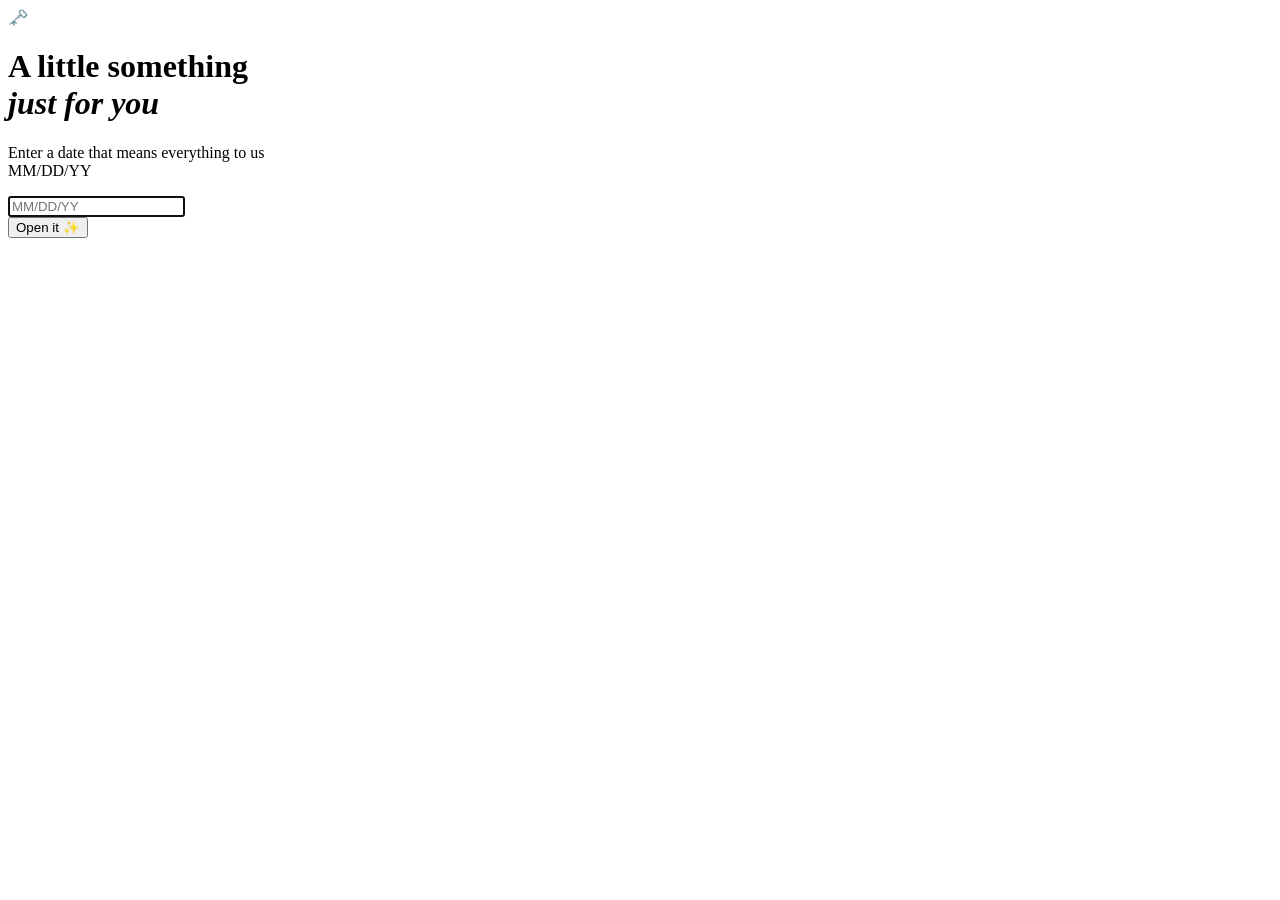
==== index.html @ f1ddadff "Create index.html" ====
<!DOCTYPE html>
<html lang="en">
<head>
  <meta charset="UTF-8" />
  <meta name="viewport" content="width=device-width, initial-scale=1.0"/>
  <title>Just for you 💌</title>
  <link rel="preconnect" href="https://fonts.googleapis.com">
  <link href="https://fonts.googleapis.com/css2?family=Playfair+Display:ital,wght@0,400;0,600;1,400&family=DM+Sans:wght@300;400;500&display=swap" rel="stylesheet">
  <link rel="stylesheet" href="static/css/style.css">
</head>
<body class="login-page">

  <div class="bubbles" aria-hidden="true">
    <span></span><span></span><span></span>
    <span></span><span></span><span></span>
  </div>

  <main class="login-container">
    <div class="login-card">
      <div class="lock-icon">🗝️</div>
      <h1 class="login-title">A little something<br><em>just for you</em></h1>
      <p class="login-hint">Enter a date that means everything to us<br><span class="format-hint">MM/DD/YY</span></p>

      <div class="login-form">
        <div class="input-wrapper">
          <input
            type="text"
            id="date-input"
            placeholder="MM/DD/YY"
            maxlength="8"
            autocomplete="off"
            class="date-input"
            autofocus
          />
          <p class="error-msg" id="error-msg" style="display:none;">That date doesn't seem right — try again 💭</p>
        </div>
        <button class="btn-enter" id="submit-btn">Open it ✨</button>
      </div>
    </div>
  </main>

  <script src="static/js/login.js"></script>
</body>
</html>
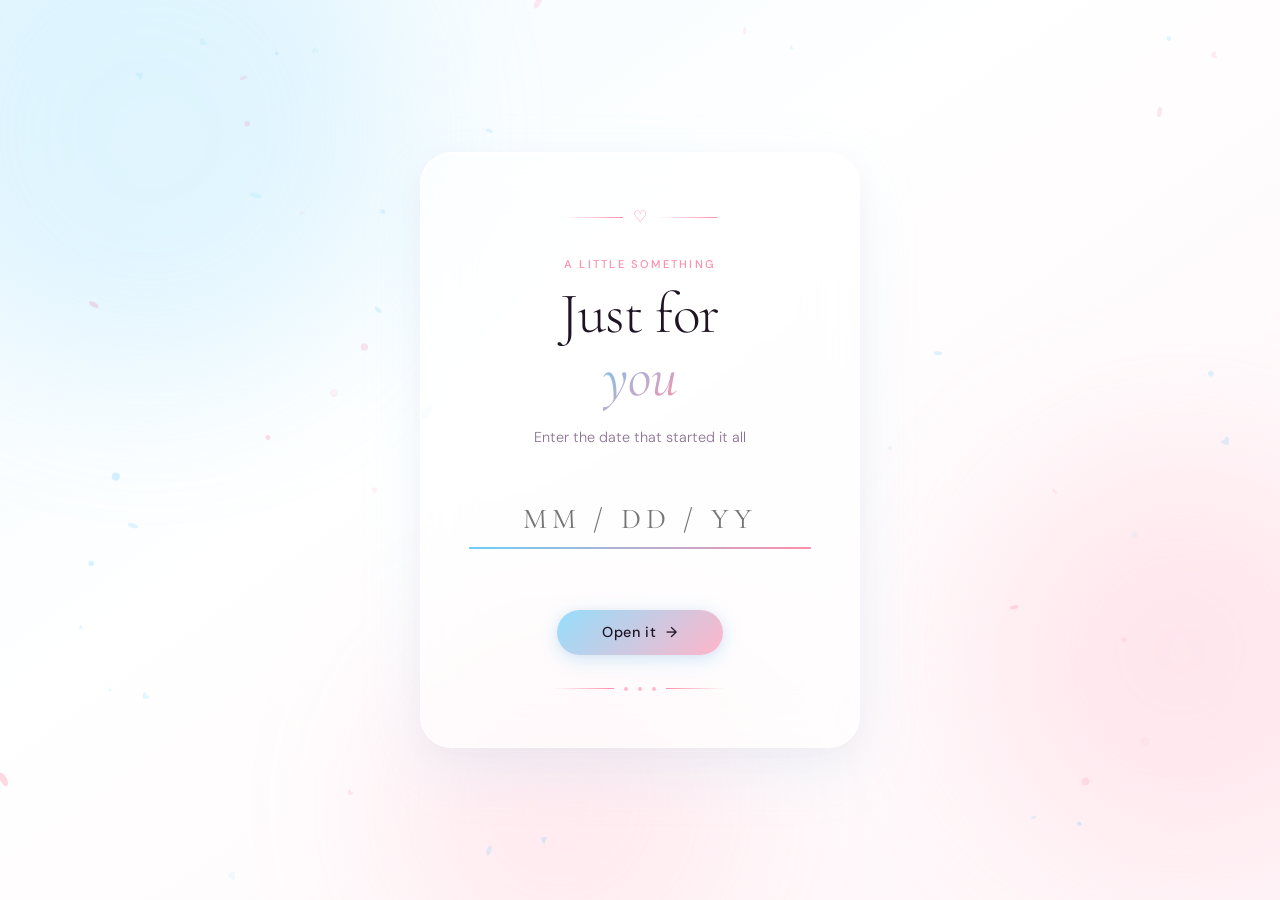
==== commit caffd2f3: "Update site with new JS features and content" ====
--- a/index.html
+++ b/index.html
@@ -5,40 +5,66 @@
   <meta name="viewport" content="width=device-width, initial-scale=1.0"/>
   <title>Just for you 💌</title>
   <link rel="preconnect" href="https://fonts.googleapis.com">
-  <link href="https://fonts.googleapis.com/css2?family=Playfair+Display:ital,wght@0,400;0,600;1,400&family=DM+Sans:wght@300;400;500&display=swap" rel="stylesheet">
+  <link href="https://fonts.googleapis.com/css2?family=Cormorant+Garamond:ital,wght@0,300;0,400;0,600;1,300;1,400&family=DM+Sans:wght@300;400;500&display=swap" rel="stylesheet">
   <link rel="stylesheet" href="static/css/style.css">
 </head>
 <body class="login-page">
 
-  <div class="bubbles" aria-hidden="true">
-    <span></span><span></span><span></span>
-    <span></span><span></span><span></span>
-  </div>
+  <!-- Animated starfield / petals -->
+  <canvas id="petal-canvas"></canvas>
 
-  <main class="login-container">
+  <!-- Decorative blobs -->
+  <div class="blob blob-1"></div>
+  <div class="blob blob-2"></div>
+  <div class="blob blob-3"></div>
+
+  <main class="login-outer">
     <div class="login-card">
-      <div class="lock-icon">🗝️</div>
-      <h1 class="login-title">A little something<br><em>just for you</em></h1>
-      <p class="login-hint">Enter a date that means everything to us<br><span class="format-hint">MM/DD/YY</span></p>
 
-      <div class="login-form">
-        <div class="input-wrapper">
-          <input
-            type="text"
-            id="date-input"
-            placeholder="MM/DD/YY"
-            maxlength="8"
-            autocomplete="off"
-            class="date-input"
-            autofocus
-          />
-          <p class="error-msg" id="error-msg" style="display:none;">That date doesn't seem right — try again 💭</p>
-        </div>
-        <button class="btn-enter" id="submit-btn">Open it ✨</button>
+      <!-- Top decorative line -->
+      <div class="card-ornament">
+        <span class="orn-line"></span>
+        <span class="orn-heart">♡</span>
+        <span class="orn-line"></span>
       </div>
+
+      <p class="eyebrow">a little something</p>
+      <h1 class="login-title">Just for<br><em>you</em></h1>
+
+      <p class="login-sub">Enter the date that started it all</p>
+
+      <div class="date-wrap">
+        <input
+          type="text"
+          id="date-input"
+          placeholder="MM / DD / YY"
+          maxlength="10"
+          autocomplete="off"
+          class="date-input"
+          autofocus
+        />
+        <div class="input-underline"></div>
+      </div>
+
+      <p class="error-msg" id="error-msg">hmm, that's not quite right 💭</p>
+
+      <button class="btn-enter" id="submit-btn">
+        <span class="btn-text">Open it</span>
+        <span class="btn-arrow">→</span>
+      </button>
+
+      <div class="card-ornament card-ornament--bottom">
+        <span class="orn-line"></span>
+        <span class="orn-dot"></span>
+        <span class="orn-dot"></span>
+        <span class="orn-dot"></span>
+        <span class="orn-line"></span>
+      </div>
+
     </div>
   </main>
 
+  <script src="static/js/petals.js"></script>
   <script src="static/js/login.js"></script>
 </body>
 </html>
--- a/static/css/style.css
+++ b/static/css/style.css
@@ -0,0 +1,701 @@
+/* ══════════════════════════════════════
+   TOKENS
+══════════════════════════════════════ */
+:root {
+  --sky:        #95DEFC;
+  --blush:      #FFB5C9;
+  --sky-mid:    #6bcef7;
+  --blush-mid:  #ff8fab;
+  --sky-soft:   #dff4fd;
+  --blush-soft: #ffe4ed;
+  --sky-pale:   #f0faff;
+  --blush-pale: #fff5f8;
+  --ink:        #1e1423;
+  --ink-mid:    #4a3650;
+  --ink-soft:   #8a7292;
+  --white:      #ffffff;
+  --card-bg:    rgba(255,255,255,0.62);
+  --radius-sm:  12px;
+  --radius-md:  20px;
+  --radius-lg:  32px;
+}
+
+/* ══════════════════════════════════════
+   RESET
+══════════════════════════════════════ */
+*, *::before, *::after { box-sizing: border-box; margin: 0; padding: 0; }
+
+body {
+  font-family: 'DM Sans', sans-serif;
+  font-weight: 300;
+  color: var(--ink);
+  min-height: 100vh;
+  overflow-x: hidden;
+  position: relative;
+}
+
+/* ══════════════════════════════════════
+   PETAL CANVAS
+══════════════════════════════════════ */
+#petal-canvas {
+  position: fixed;
+  inset: 0;
+  width: 100%;
+  height: 100%;
+  pointer-events: none;
+  z-index: 0;
+}
+
+/* ══════════════════════════════════════
+   BLOBS
+══════════════════════════════════════ */
+.blob {
+  position: fixed;
+  border-radius: 50%;
+  filter: blur(80px);
+  pointer-events: none;
+  z-index: 0;
+  animation: blob-drift 20s ease-in-out infinite;
+}
+
+.blob-1 {
+  width: 500px; height: 500px;
+  background: var(--sky);
+  opacity: 0.22;
+  top: -120px; left: -100px;
+  animation-delay: 0s;
+}
+
+.blob-2 {
+  width: 400px; height: 400px;
+  background: var(--blush);
+  opacity: 0.25;
+  top: 50%; right: -100px;
+  animation-delay: 7s;
+  animation-duration: 18s;
+}
+
+.blob-3 {
+  width: 350px; height: 350px;
+  background: var(--blush-mid);
+  opacity: 0.14;
+  bottom: -80px; left: 30%;
+  animation-delay: 3s;
+  animation-duration: 24s;
+}
+
+@keyframes blob-drift {
+  0%, 100% { transform: translate(0, 0) scale(1); }
+  33%       { transform: translate(30px, -20px) scale(1.05); }
+  66%       { transform: translate(-20px, 15px) scale(0.96); }
+}
+
+/* ══════════════════════════════════════
+   PAGE BACKGROUNDS
+══════════════════════════════════════ */
+.login-page {
+  background: linear-gradient(145deg, var(--sky-pale) 0%, #fff 40%, var(--blush-pale) 100%);
+  display: flex;
+  align-items: center;
+  justify-content: center;
+  min-height: 100vh;
+}
+
+.home-page {
+  background: linear-gradient(160deg, var(--sky-pale) 0%, #fff 35%, var(--blush-pale) 100%);
+  min-height: 100vh;
+}
+
+/* ══════════════════════════════════════
+   LOGIN
+══════════════════════════════════════ */
+.login-outer {
+  position: relative;
+  z-index: 1;
+  width: 100%;
+  display: flex;
+  justify-content: center;
+  padding: 2rem;
+}
+
+.login-card {
+  background: var(--card-bg);
+  backdrop-filter: blur(24px);
+  -webkit-backdrop-filter: blur(24px);
+  border: 1px solid rgba(255,255,255,0.85);
+  border-radius: var(--radius-lg);
+  padding: 3.5rem 3rem;
+  max-width: 440px;
+  width: 100%;
+  text-align: center;
+  box-shadow:
+    0 2px 0 rgba(255,255,255,0.9) inset,
+    0 20px 60px rgba(149,222,252,0.18),
+    0 8px 24px rgba(255,181,201,0.12);
+  animation: rise 0.7s cubic-bezier(0.22, 1, 0.36, 1) both;
+}
+
+@keyframes rise {
+  from { opacity: 0; transform: translateY(36px) scale(0.97); }
+  to   { opacity: 1; transform: translateY(0) scale(1); }
+}
+
+/* Ornament */
+.card-ornament {
+  display: flex;
+  align-items: center;
+  gap: 10px;
+  justify-content: center;
+  margin-bottom: 2rem;
+}
+
+.card-ornament--bottom {
+  margin-top: 2rem;
+  margin-bottom: 0;
+}
+
+.orn-line {
+  flex: 1;
+  height: 1px;
+  max-width: 60px;
+  background: linear-gradient(90deg, transparent, var(--blush-mid));
+}
+
+.card-ornament--bottom .orn-line:last-child {
+  background: linear-gradient(90deg, var(--blush-mid), transparent);
+}
+
+.orn-heart {
+  font-size: 1rem;
+  color: var(--blush-mid);
+  line-height: 1;
+}
+
+.orn-dot {
+  width: 4px; height: 4px;
+  border-radius: 50%;
+  background: var(--blush-mid);
+  opacity: 0.6;
+}
+
+/* Eyebrow */
+.eyebrow {
+  font-family: 'DM Sans', sans-serif;
+  font-size: 0.7rem;
+  font-weight: 500;
+  letter-spacing: 0.2em;
+  text-transform: uppercase;
+  color: var(--blush-mid);
+  margin-bottom: 0.75rem;
+}
+
+/* Title */
+.login-title {
+  font-family: 'Cormorant Garamond', serif;
+  font-size: 3.6rem;
+  font-weight: 300;
+  line-height: 1.1;
+  color: var(--ink);
+  margin-bottom: 1rem;
+  letter-spacing: -0.01em;
+}
+
+.login-title em {
+  font-style: italic;
+  font-weight: 400;
+  background: linear-gradient(135deg, var(--sky-mid), var(--blush-mid));
+  -webkit-background-clip: text;
+  -webkit-text-fill-color: transparent;
+  background-clip: text;
+}
+
+.login-sub {
+  font-size: 0.9rem;
+  color: var(--ink-soft);
+  margin-bottom: 2.5rem;
+  line-height: 1.6;
+}
+
+/* Date input */
+.date-wrap {
+  position: relative;
+  margin-bottom: 0.5rem;
+}
+
+.date-input {
+  width: 100%;
+  background: transparent;
+  border: none;
+  border-bottom: 1.5px solid rgba(149,222,252,0.5);
+  padding: 0.75rem 0.5rem;
+  font-size: 1.8rem;
+  font-family: 'Cormorant Garamond', serif;
+  font-weight: 400;
+  letter-spacing: 0.18em;
+  text-align: center;
+  color: var(--ink);
+  outline: none;
+  transition: border-color 0.25s;
+}
+
+.date-input:focus {
+  border-bottom-color: var(--sky-mid);
+}
+
+.date-input.shake {
+  border-bottom-color: var(--blush-mid);
+  animation: shake 0.45s ease;
+}
+
+.input-underline {
+  position: absolute;
+  bottom: 0; left: 50%;
+  width: 0; height: 2px;
+  background: linear-gradient(90deg, var(--sky-mid), var(--blush-mid));
+  transform: translateX(-50%);
+  transition: width 0.3s ease;
+  border-radius: 2px;
+}
+
+.date-input:focus ~ .input-underline { width: 100%; }
+
+/* Error */
+.error-msg {
+  font-size: 0.82rem;
+  color: var(--blush-mid);
+  margin: 0.75rem 0 1.5rem;
+  min-height: 1.2em;
+  opacity: 0;
+  transform: translateY(-4px);
+  transition: opacity 0.2s, transform 0.2s;
+}
+
+.error-msg.visible {
+  opacity: 1;
+  transform: translateY(0);
+}
+
+/* Button */
+.btn-enter {
+  display: inline-flex;
+  align-items: center;
+  gap: 10px;
+  padding: 0.85rem 2.8rem;
+  font-family: 'DM Sans', sans-serif;
+  font-size: 0.9rem;
+  font-weight: 500;
+  letter-spacing: 0.04em;
+  color: var(--ink);
+  background: linear-gradient(135deg, var(--sky) 0%, var(--blush) 100%);
+  border: none;
+  border-radius: 50px;
+  cursor: pointer;
+  transition: transform 0.2s, box-shadow 0.2s;
+  box-shadow: 0 4px 20px rgba(149,222,252,0.45), 0 2px 8px rgba(255,181,201,0.25);
+  margin-top: 0.5rem;
+}
+
+.btn-enter:hover {
+  transform: translateY(-3px);
+  box-shadow: 0 10px 32px rgba(149,222,252,0.5), 0 4px 12px rgba(255,181,201,0.3);
+}
+
+.btn-enter:active { transform: translateY(0); }
+
+.btn-arrow {
+  transition: transform 0.2s;
+}
+
+.btn-enter:hover .btn-arrow { transform: translateX(4px); }
+
+@keyframes shake {
+  0%,100% { transform: translateX(0); }
+  18%      { transform: translateX(-7px); }
+  36%      { transform: translateX(7px); }
+  54%      { transform: translateX(-5px); }
+  72%      { transform: translateX(5px); }
+}
+
+/* ══════════════════════════════════════
+   NAV
+══════════════════════════════════════ */
+.site-nav {
+  position: relative;
+  z-index: 10;
+  padding: 1.25rem 2rem;
+  border-bottom: 1px solid rgba(255,255,255,0.5);
+  background: rgba(255,255,255,0.35);
+  backdrop-filter: blur(12px);
+  -webkit-backdrop-filter: blur(12px);
+}
+
+.nav-inner {
+  max-width: 1000px;
+  margin: 0 auto;
+  display: flex;
+  align-items: center;
+  gap: 2rem;
+}
+
+.nav-brand {
+  font-family: 'Cormorant Garamond', serif;
+  font-size: 1.3rem;
+  font-style: italic;
+  color: var(--ink);
+  letter-spacing: 0.05em;
+  margin-right: auto;
+}
+
+.nav-links {
+  display: flex;
+  gap: 0.25rem;
+}
+
+.nav-link {
+  font-size: 0.82rem;
+  font-weight: 400;
+  letter-spacing: 0.06em;
+  color: var(--ink-soft);
+  text-decoration: none;
+  padding: 0.4rem 0.85rem;
+  border-radius: 50px;
+  transition: background 0.2s, color 0.2s;
+}
+
+.nav-link:hover,
+.nav-link--active {
+  background: rgba(255,181,201,0.2);
+  color: var(--ink);
+}
+
+.nav-back {
+  font-size: 0.75rem;
+  color: var(--ink-soft);
+  text-decoration: none;
+  transition: color 0.2s;
+}
+
+.nav-back:hover { color: var(--blush-mid); }
+
+/* ══════════════════════════════════════
+   HERO
+══════════════════════════════════════ */
+.hero {
+  position: relative;
+  z-index: 1;
+  padding: 5rem 2rem 3rem;
+  text-align: center;
+}
+
+.hero-inner {
+  max-width: 680px;
+  margin: 0 auto;
+}
+
+.hero-title {
+  font-family: 'Cormorant Garamond', serif;
+  font-size: clamp(3rem, 8vw, 5.5rem);
+  font-weight: 300;
+  line-height: 1.05;
+  color: var(--ink);
+  margin: 0.5rem 0 1.25rem;
+  letter-spacing: -0.01em;
+  animation: rise 0.7s ease both;
+}
+
+.hero-title em {
+  font-style: italic;
+  background: linear-gradient(135deg, var(--sky-mid), var(--blush-mid));
+  -webkit-background-clip: text;
+  -webkit-text-fill-color: transparent;
+  background-clip: text;
+}
+
+.hero-sub {
+  font-size: 1rem;
+  color: var(--ink-soft);
+  line-height: 1.75;
+  max-width: 440px;
+  margin: 0 auto 3rem;
+  animation: rise 0.7s 0.1s ease both;
+}
+
+/* Counter card */
+.counter-card {
+  display: inline-flex;
+  align-items: center;
+  gap: 0;
+  background: var(--card-bg);
+  backdrop-filter: blur(20px);
+  -webkit-backdrop-filter: blur(20px);
+  border: 1px solid rgba(255,255,255,0.85);
+  border-radius: var(--radius-md);
+  padding: 1.5rem 2.5rem;
+  box-shadow: 0 8px 32px rgba(149,222,252,0.15), 0 2px 8px rgba(255,181,201,0.1);
+  animation: rise 0.7s 0.2s ease both;
+}
+
+.counter-block {
+  display: flex;
+  flex-direction: column;
+  align-items: center;
+  padding: 0 2rem;
+}
+
+.counter-num {
+  font-family: 'Cormorant Garamond', serif;
+  font-size: 2.6rem;
+  font-weight: 400;
+  line-height: 1;
+  color: var(--ink);
+  letter-spacing: -0.02em;
+}
+
+.counter-label {
+  font-size: 0.65rem;
+  font-weight: 500;
+  letter-spacing: 0.12em;
+  text-transform: uppercase;
+  color: var(--ink-soft);
+  margin-top: 0.4rem;
+  white-space: nowrap;
+}
+
+.counter-divider {
+  width: 1px;
+  height: 48px;
+  background: linear-gradient(180deg, transparent, rgba(149,222,252,0.5), transparent);
+}
+
+/* ══════════════════════════════════════
+   SECTION DIVIDER
+══════════════════════════════════════ */
+.section-divider {
+  position: relative;
+  z-index: 1;
+  display: flex;
+  align-items: center;
+  gap: 1.5rem;
+  max-width: 500px;
+  margin: 2rem auto 3rem;
+  padding: 0 2rem;
+}
+
+.div-line {
+  flex: 1;
+  height: 1px;
+  background: linear-gradient(90deg, transparent, rgba(149,222,252,0.6));
+}
+
+.section-divider .div-line:last-child {
+  background: linear-gradient(90deg, rgba(255,181,201,0.6), transparent);
+}
+
+.div-text {
+  font-size: 0.7rem;
+  font-weight: 500;
+  letter-spacing: 0.18em;
+  text-transform: uppercase;
+  color: var(--ink-soft);
+  white-space: nowrap;
+}
+
+/* ══════════════════════════════════════
+   CARDS
+══════════════════════════════════════ */
+.cards-section {
+  position: relative;
+  z-index: 1;
+  padding: 0 2rem 4rem;
+}
+
+.cards-grid {
+  display: grid;
+  grid-template-columns: repeat(auto-fit, minmax(220px, 1fr));
+  gap: 1.25rem;
+  max-width: 1000px;
+  margin: 0 auto;
+}
+
+.feature-card {
+  position: relative;
+  background: var(--card-bg);
+  backdrop-filter: blur(20px);
+  -webkit-backdrop-filter: blur(20px);
+  border: 1px solid rgba(255,255,255,0.8);
+  border-radius: var(--radius-md);
+  padding: 2rem 1.75rem 1.75rem;
+  overflow: hidden;
+  transition: transform 0.28s cubic-bezier(0.34, 1.56, 0.64, 1), box-shadow 0.28s;
+  cursor: default;
+  animation: rise 0.6s ease both;
+}
+
+.feature-card:nth-child(1) { animation-delay: 0.1s; }
+.feature-card:nth-child(2) { animation-delay: 0.18s; }
+.feature-card:nth-child(3) { animation-delay: 0.26s; }
+.feature-card:nth-child(4) { animation-delay: 0.34s; }
+
+.feature-card:hover {
+  transform: translateY(-8px) scale(1.01);
+  box-shadow: 0 20px 50px rgba(149,222,252,0.22), 0 6px 18px rgba(255,181,201,0.15);
+}
+
+/* Card glow — different tint per card */
+.card-glow {
+  position: absolute;
+  inset: 0;
+  opacity: 0;
+  transition: opacity 0.3s;
+  pointer-events: none;
+  border-radius: inherit;
+}
+
+.feature-card:hover .card-glow { opacity: 1; }
+
+.feature-card--photos .card-glow   { background: radial-gradient(circle at 70% 30%, rgba(149,222,252,0.15), transparent 70%); }
+.feature-card--notes .card-glow    { background: radial-gradient(circle at 70% 30%, rgba(255,181,201,0.18), transparent 70%); }
+.feature-card--adventures .card-glow { background: radial-gradient(circle at 70% 30%, rgba(149,222,252,0.12), transparent 70%); }
+.feature-card--timeline .card-glow { background: radial-gradient(circle at 70% 30%, rgba(255,139,171,0.15), transparent 70%); }
+
+/* Tag */
+.card-tag {
+  display: inline-block;
+  font-size: 0.62rem;
+  font-weight: 500;
+  letter-spacing: 0.14em;
+  text-transform: uppercase;
+  color: var(--blush-mid);
+  border: 1px solid rgba(255,139,171,0.35);
+  border-radius: 50px;
+  padding: 0.25rem 0.7rem;
+  margin-bottom: 1.25rem;
+}
+
+.card-icon-wrap {
+  margin-bottom: 1rem;
+}
+
+.card-icon {
+  font-size: 2rem;
+  display: block;
+  transition: transform 0.3s cubic-bezier(0.34, 1.56, 0.64, 1);
+}
+
+.feature-card:hover .card-icon { transform: scale(1.18) rotate(-5deg); }
+
+.card-title {
+  font-family: 'Cormorant Garamond', serif;
+  font-size: 1.5rem;
+  font-weight: 400;
+  color: var(--ink);
+  margin-bottom: 0.6rem;
+  letter-spacing: 0.01em;
+}
+
+.card-desc {
+  font-size: 0.85rem;
+  color: var(--ink-soft);
+  line-height: 1.65;
+  margin-bottom: 1.5rem;
+}
+
+.card-footer {
+  border-top: 1px solid rgba(149,222,252,0.25);
+  padding-top: 1rem;
+}
+
+.card-cta {
+  font-size: 0.78rem;
+  font-weight: 500;
+  color: var(--ink-soft);
+  letter-spacing: 0.04em;
+  transition: color 0.2s;
+}
+
+.feature-card:hover .card-cta { color: var(--blush-mid); }
+
+/* ══════════════════════════════════════
+   QUOTE
+══════════════════════════════════════ */
+.quote-section {
+  position: relative;
+  z-index: 1;
+  padding: 3rem 2rem 5rem;
+}
+
+.quote-inner {
+  max-width: 600px;
+  margin: 0 auto;
+  text-align: center;
+  background: var(--card-bg);
+  backdrop-filter: blur(20px);
+  -webkit-backdrop-filter: blur(20px);
+  border: 1px solid rgba(255,255,255,0.8);
+  border-radius: var(--radius-lg);
+  padding: 3rem 3.5rem;
+  box-shadow: 0 8px 40px rgba(255,181,201,0.12);
+}
+
+.quote-mark {
+  font-family: 'Cormorant Garamond', serif;
+  font-size: 5rem;
+  line-height: 0.5;
+  color: var(--blush);
+  margin-bottom: 1.5rem;
+  display: block;
+}
+
+.quote-text {
+  font-family: 'Cormorant Garamond', serif;
+  font-size: 1.35rem;
+  font-style: italic;
+  font-weight: 300;
+  color: var(--ink);
+  line-height: 1.75;
+  margin-bottom: 1.25rem;
+}
+
+.quote-attr {
+  font-size: 0.75rem;
+  font-weight: 500;
+  letter-spacing: 0.14em;
+  text-transform: uppercase;
+  color: var(--ink-soft);
+}
+
+/* ══════════════════════════════════════
+   FOOTER
+══════════════════════════════════════ */
+.site-footer {
+  position: relative;
+  z-index: 1;
+  text-align: center;
+  padding: 1.5rem 2rem 2.5rem;
+  font-size: 0.8rem;
+  color: var(--ink-soft);
+  letter-spacing: 0.04em;
+  border-top: 1px solid rgba(255,255,255,0.4);
+}
+
+/* ══════════════════════════════════════
+   RESPONSIVE
+══════════════════════════════════════ */
+@media (max-width: 600px) {
+  .login-card  { padding: 2.5rem 1.75rem; }
+  .login-title { font-size: 3rem; }
+  .counter-card {
+    flex-direction: column;
+    gap: 1.25rem;
+    padding: 1.5rem 2rem;
+  }
+  .counter-divider { width: 60px; height: 1px; }
+  .hero { padding: 3rem 1.5rem 2rem; }
+  .nav-links { display: none; }
+  .cards-grid { grid-template-columns: 1fr 1fr; }
+  .quote-inner { padding: 2rem 1.75rem; }
+}
+
+@media (max-width: 400px) {
+  .cards-grid { grid-template-columns: 1fr; }
+}
